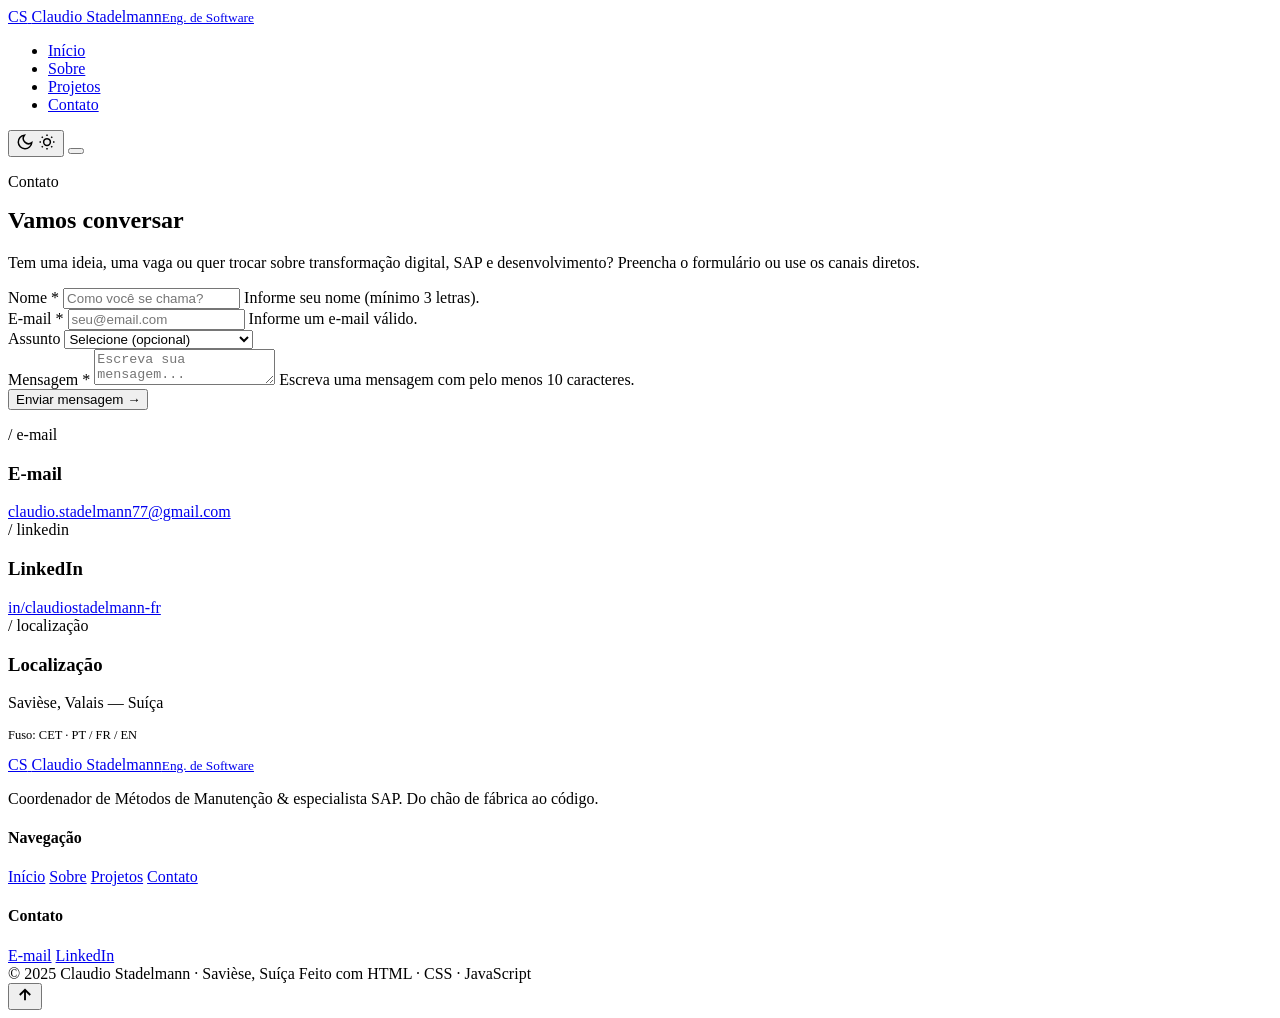
==== contato.html @ fbb85af2 "Add files via upload" ====
<!DOCTYPE html>
<html lang="pt-br">
<head>
  <meta charset="UTF-8">
  <meta name="viewport" content="width=device-width, initial-scale=1.0">
  <!-- Marca que o JS está ativo (para animações com fallback seguro) -->
  <script>document.documentElement.classList.add("js");</script>
  <title>Contato | Claudio Stadelmann — Vamos conversar</title>
  <meta name="description" content="Entre em contato com Claudio Stadelmann. Formulário com validação, e-mail e LinkedIn para falar sobre transformação digital, SAP e desenvolvimento de software.">
  <meta name="keywords" content="Claudio Stadelmann, contato, e-mail, LinkedIn, SAP, engenharia de software, Suíça">
  <meta name="author" content="Claudio Stadelmann">
  <link rel="canonical" href="https://stadelmann-consulting.github.io/Unicesumar_Eng.Software/contato.html">

  <meta property="og:type" content="website">
  <meta property="og:locale" content="pt_BR">
  <meta property="og:title" content="Contato | Claudio Stadelmann">
  <meta property="og:description" content="Vamos conversar sobre transformação digital, SAP e desenvolvimento de software.">
  <meta property="og:url" content="https://stadelmann-consulting.github.io/Unicesumar_Eng.Software/contato.html">
  <meta property="og:image" content="assets/og-cover.png">
  <meta name="twitter:card" content="summary_large_image">

  <link rel="icon" type="image/svg+xml" href="assets/favicon.svg">
  <link rel="preconnect" href="https://fonts.googleapis.com">
  <link rel="preconnect" href="https://fonts.gstatic.com" crossorigin>
  <link href="https://fonts.googleapis.com/css2?family=Inter:wght@400;500;600&family=JetBrains+Mono:wght@400;500&family=Space+Grotesk:wght@500;700&display=swap" rel="stylesheet">
  <link rel="stylesheet" href="css/style.css">
</head>
<body>

  <!-- ===== CABEÇALHO ===== -->
  <header class="site-header">
    <div class="container">
      <nav class="nav" aria-label="Navegação principal">
        <a href="index.html" class="brand" aria-label="Início — Claudio Stadelmann">
          <span class="brand__mark" aria-hidden="true">CS</span>
          <span class="brand__name">Claudio Stadelmann<small>Eng. de Software</small></span>
        </a>
        <div class="nav__menu" id="menu-principal">
          <ul class="nav__list">
            <li><a class="nav__link" href="index.html">Início</a></li>
            <li><a class="nav__link" href="sobre.html">Sobre</a></li>
            <li><a class="nav__link" href="projetos.html">Projetos</a></li>
            <li><a class="nav__link" href="contato.html" aria-current="page">Contato</a></li>
          </ul>
        </div>
        <div class="nav__right">
          <button class="theme-toggle" aria-label="Alternar tema claro e escuro" type="button">
            <svg class="icon-moon" width="18" height="18" viewBox="0 0 24 24" fill="none" stroke="currentColor" stroke-width="2" aria-hidden="true"><path d="M21 12.8A9 9 0 1 1 11.2 3a7 7 0 0 0 9.8 9.8Z"/></svg>
            <svg class="icon-sun" width="18" height="18" viewBox="0 0 24 24" fill="none" stroke="currentColor" stroke-width="2" aria-hidden="true"><circle cx="12" cy="12" r="4.5"/><path d="M12 2v2M12 20v2M2 12h2M20 12h2M5 5l1.4 1.4M17.6 17.6 19 19M19 5l-1.4 1.4M6.4 17.6 5 19"/></svg>
          </button>
          <button class="nav__burger" aria-label="Abrir menu de navegação" aria-expanded="false" aria-controls="menu-principal" type="button">
            <span></span><span></span><span></span>
          </button>
        </div>
      </nav>
    </div>
  </header>

  <main>
    <!-- ===== TÍTULO ===== -->
    <section class="section--tight" style="padding-top:var(--sp-8)">
      <div class="container">
        <p class="eyebrow reveal">Contato</p>
        <h1 class="reveal" style="margin-top:var(--sp-2)">Vamos conversar</h1>
        <p class="lead reveal" style="margin-top:var(--sp-2)">
          Tem uma ideia, uma vaga ou quer trocar sobre transformação digital, SAP e desenvolvimento?
          Preencha o formulário ou use os canais diretos.
        </p>
      </div>
    </section>

    <!-- ===== FORMULÁRIO + INFORMAÇÕES ===== -->
    <section class="section" style="padding-top:var(--sp-2)">
      <div class="container">
        <div class="contact-grid">

          <!-- Formulário com validação em JavaScript (js/script.js) -->
          <form class="form reveal" id="form-contato" novalidate>
            <div class="field">
              <label for="nome">Nome <span class="req" aria-hidden="true">*</span></label>
              <input type="text" id="nome" name="nome" placeholder="Como você se chama?" autocomplete="name" required>
              <span class="error" role="alert">Informe seu nome (mínimo 3 letras).</span>
            </div>

            <div class="field">
              <label for="email">E-mail <span class="req" aria-hidden="true">*</span></label>
              <input type="email" id="email" name="email" placeholder="seu@email.com" autocomplete="email" required>
              <span class="error" role="alert">Informe um e-mail válido.</span>
            </div>

            <div class="field">
              <label for="assunto">Assunto</label>
              <select id="assunto" name="assunto">
                <option value="">Selecione (opcional)</option>
                <option value="projeto">Projeto / colaboração</option>
                <option value="vaga">Oportunidade / vaga</option>
                <option value="sap">SAP &amp; transformação digital</option>
                <option value="outro">Outro assunto</option>
              </select>
            </div>

            <div class="field">
              <label for="mensagem">Mensagem <span class="req" aria-hidden="true">*</span></label>
              <textarea id="mensagem" name="mensagem" placeholder="Escreva sua mensagem..." required></textarea>
              <span class="error" role="alert">Escreva uma mensagem com pelo menos 10 caracteres.</span>
            </div>

            <button type="submit" class="btn btn--primary btn--block">Enviar mensagem <span class="btn__arrow" aria-hidden="true">→</span></button>

            <!-- Mensagem de sucesso exibida após validação bem-sucedida -->
            <p class="form__status" role="status" aria-live="polite"></p>
          </form>

          <!-- Canais diretos -->
          <aside class="contact-info reveal">
            <div class="card">
              <span class="card__index">/ e-mail</span>
              <h3>E-mail</h3>
              <a class="link" href="mailto:claudio.stadelmann77@gmail.com">claudio.stadelmann77@gmail.com</a>
            </div>
            <div class="card">
              <span class="card__index">/ linkedin</span>
              <h3>LinkedIn</h3>
              <a class="link" href="https://www.linkedin.com/in/claudiostadelmann-fr" target="_blank" rel="noopener">in/claudiostadelmann-fr</a>
            </div>
            <div class="card">
              <span class="card__index">/ localização</span>
              <h3>Localização</h3>
              <p style="color:var(--ink); font-weight:500">Savièse, Valais — Suíça</p>
              <p class="mono" style="font-size:.78rem; margin-top:.3rem">Fuso: CET · PT / FR / EN</p>
            </div>
          </aside>

        </div>
      </div>
    </section>
  </main>

  <!-- ===== RODAPÉ ===== -->
  <footer class="site-footer">
    <div class="container">
      <div class="footer-grid">
        <div class="footer-brand">
          <a href="index.html" class="brand">
            <span class="brand__mark" aria-hidden="true">CS</span>
            <span class="brand__name">Claudio Stadelmann<small>Eng. de Software</small></span>
          </a>
          <p>Coordenador de Métodos de Manutenção &amp; especialista SAP. Do chão de fábrica ao código.</p>
        </div>
        <div class="footer-cols">
          <div class="footer-col">
            <h4>Navegação</h4>
            <a href="index.html">Início</a>
            <a href="sobre.html">Sobre</a>
            <a href="projetos.html">Projetos</a>
            <a href="contato.html">Contato</a>
          </div>
          <div class="footer-col">
            <h4>Contato</h4>
            <a href="mailto:claudio.stadelmann77@gmail.com">E-mail</a>
            <a href="https://www.linkedin.com/in/claudiostadelmann-fr" target="_blank" rel="noopener">LinkedIn</a>
          </div>
        </div>
      </div>
      <div class="footer-bottom">
        <span class="mono">© 2025 Claudio Stadelmann · Savièse, Suíça</span>
        <span class="mono">Feito com HTML · CSS · JavaScript</span>
      </div>
    </div>
  </footer>

  <button id="to-top" class="to-top" aria-label="Voltar ao topo" type="button">
    <svg width="18" height="18" viewBox="0 0 24 24" fill="none" stroke="currentColor" stroke-width="2.5" aria-hidden="true"><path d="M12 19V5M5 12l7-7 7 7"/></svg>
  </button>

  <script src="https://code.jquery.com/jquery-3.7.1.min.js" defer></script>
  <script src="js/script.js" defer></script>
</body>
</html>
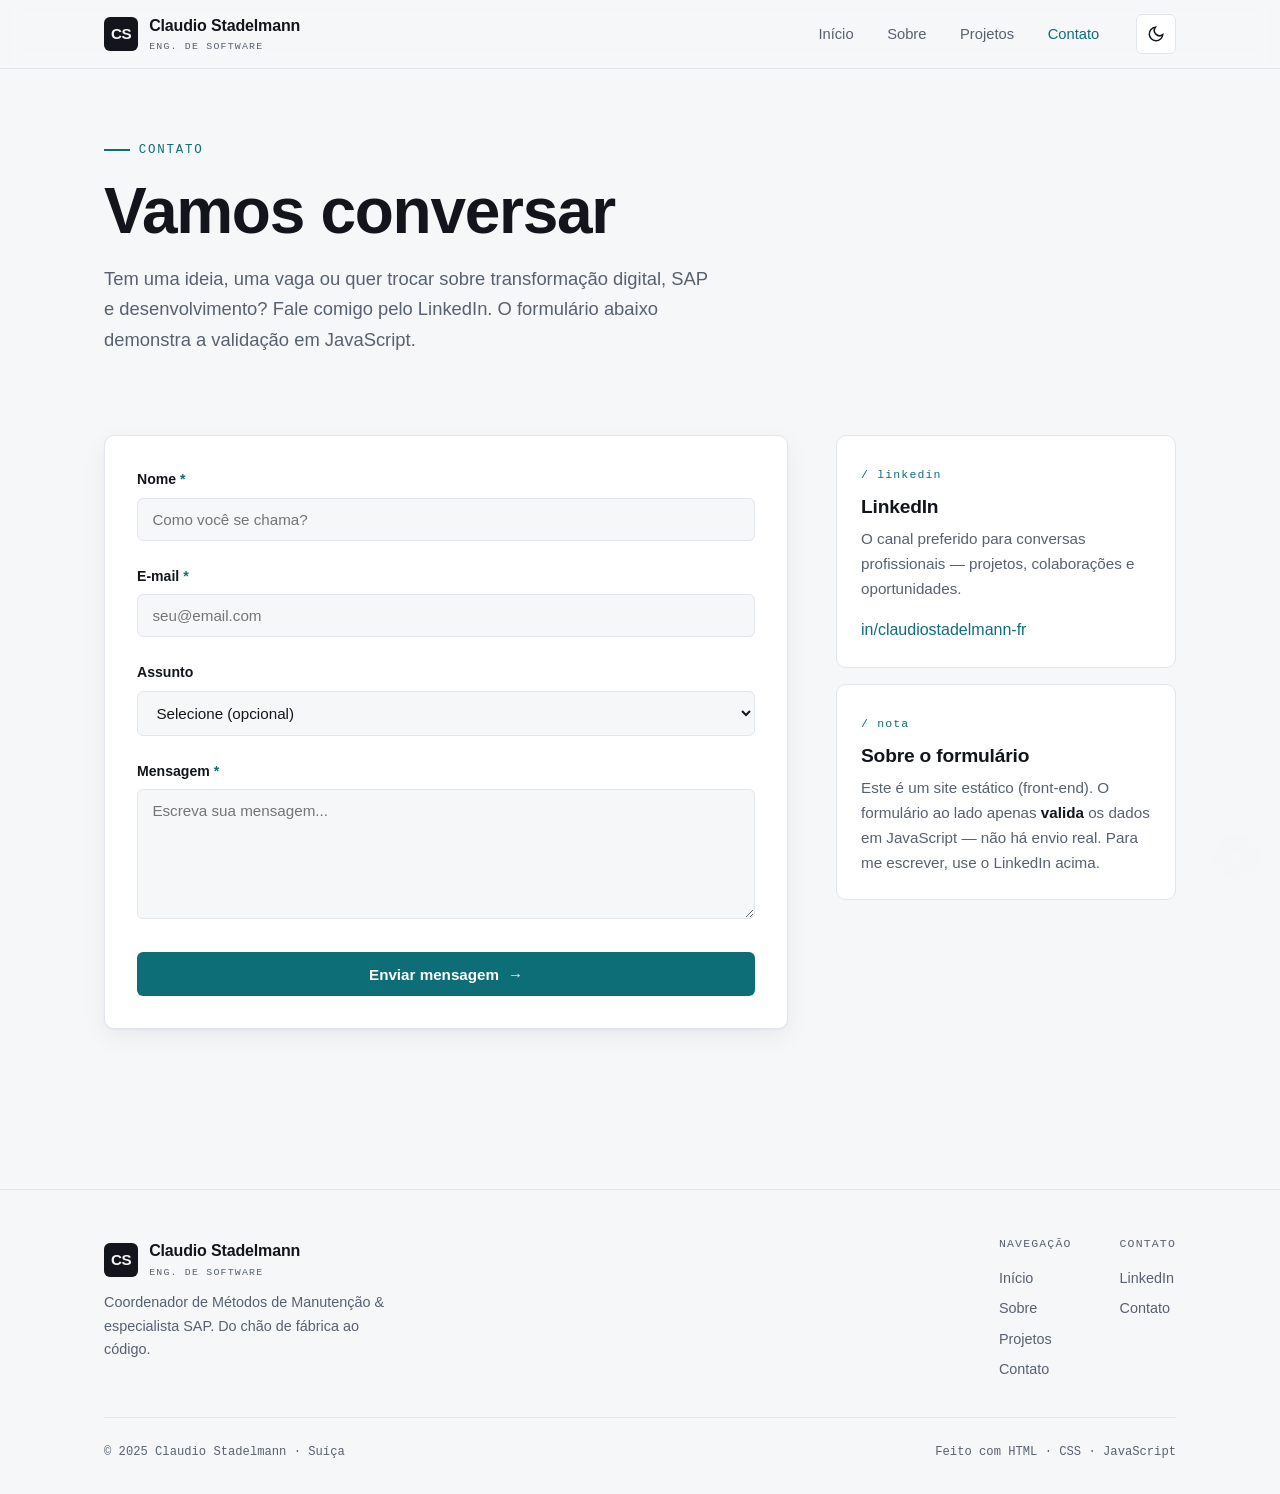
==== commit f8a4b192: "Reescreve README (foco no autor) e ajusta contato/privacidade - README explica quem e o autor e por " ====
--- a/contato.html
+++ b/contato.html
@@ -6,8 +6,8 @@
   <!-- Marca que o JS está ativo (para animações com fallback seguro) -->
   <script>document.documentElement.classList.add("js");</script>
   <title>Contato | Claudio Stadelmann — Vamos conversar</title>
-  <meta name="description" content="Entre em contato com Claudio Stadelmann. Formulário com validação, e-mail e LinkedIn para falar sobre transformação digital, SAP e desenvolvimento de software.">
-  <meta name="keywords" content="Claudio Stadelmann, contato, e-mail, LinkedIn, SAP, engenharia de software, Suíça">
+  <meta name="description" content="Entre em contato com Claudio Stadelmann pelo LinkedIn para falar sobre transformação digital, SAP e desenvolvimento de software. Formulário com validação em JavaScript.">
+  <meta name="keywords" content="Claudio Stadelmann, contato, LinkedIn, SAP, engenharia de software">
   <meta name="author" content="Claudio Stadelmann">
   <link rel="canonical" href="https://stadelmann-consulting.github.io/Unicesumar_Eng.Software/contato.html">
 
@@ -64,7 +64,7 @@
         <h1 class="reveal" style="margin-top:var(--sp-2)">Vamos conversar</h1>
         <p class="lead reveal" style="margin-top:var(--sp-2)">
           Tem uma ideia, uma vaga ou quer trocar sobre transformação digital, SAP e desenvolvimento?
-          Preencha o formulário ou use os canais diretos.
+          Fale comigo pelo LinkedIn. O formulário abaixo demonstra a validação em JavaScript.
         </p>
       </div>
     </section>
@@ -114,20 +114,15 @@
           <!-- Canais diretos -->
           <aside class="contact-info reveal">
             <div class="card">
-              <span class="card__index">/ e-mail</span>
-              <h3>E-mail</h3>
-              <a class="link" href="mailto:claudio.stadelmann77@gmail.com">claudio.stadelmann77@gmail.com</a>
-            </div>
-            <div class="card">
               <span class="card__index">/ linkedin</span>
               <h3>LinkedIn</h3>
+              <p style="margin-bottom:var(--sp-2)">O canal preferido para conversas profissionais — projetos, colaborações e oportunidades.</p>
               <a class="link" href="https://www.linkedin.com/in/claudiostadelmann-fr" target="_blank" rel="noopener">in/claudiostadelmann-fr</a>
             </div>
             <div class="card">
-              <span class="card__index">/ localização</span>
-              <h3>Localização</h3>
-              <p style="color:var(--ink); font-weight:500">Savièse, Valais — Suíça</p>
-              <p class="mono" style="font-size:.78rem; margin-top:.3rem">Fuso: CET · PT / FR / EN</p>
+              <span class="card__index">/ nota</span>
+              <h3>Sobre o formulário</h3>
+              <p>Este é um site estático (front-end). O formulário ao lado apenas <strong>valida</strong> os dados em JavaScript — não há envio real. Para me escrever, use o LinkedIn acima.</p>
             </div>
           </aside>
 
@@ -157,13 +152,13 @@
           </div>
           <div class="footer-col">
             <h4>Contato</h4>
-            <a href="mailto:claudio.stadelmann77@gmail.com">E-mail</a>
             <a href="https://www.linkedin.com/in/claudiostadelmann-fr" target="_blank" rel="noopener">LinkedIn</a>
+            <a href="contato.html">Contato</a>
           </div>
         </div>
       </div>
       <div class="footer-bottom">
-        <span class="mono">© 2025 Claudio Stadelmann · Savièse, Suíça</span>
+        <span class="mono">© 2025 Claudio Stadelmann · Suíça</span>
         <span class="mono">Feito com HTML · CSS · JavaScript</span>
       </div>
     </div>
--- a/css/style.css
+++ b/css/style.css
@@ -0,0 +1,523 @@
+/* =====================================================================
+   PORTFÓLIO — CLAUDIO STADELMANN
+   Folha de estilos principal (CSS3)
+   Conceito visual: "engenharia de confiabilidade encontra o software".
+   Estilo suíço/técnico: grade precisa, filetes finos, tipografia grotesca,
+   rótulos em monoespaçada (mundo dos dados/SAP) e um único acento petróleo.
+   ---------------------------------------------------------------------
+   ÍNDICE
+   1. Tokens de design (variáveis) e tema escuro
+   2. Reset e base
+   3. Tipografia e utilitários de texto
+   4. Layout: container, grade, seções
+   5. Cabeçalho e navegação (com menu hambúrguer)
+   6. Botões
+   7. Componentes (hero, cards, KPIs, timeline, formulário, rodapé)
+   8. Animações (revelar ao rolar) e acessibilidade
+   9. Responsividade (media queries)
+   ===================================================================== */
+
+/* ---------------------------------------------------------------------
+   1. TOKENS DE DESIGN — tudo centralizado em variáveis para facilitar
+   a manutenção (troca de cor/fonte em um lugar só).
+   --------------------------------------------------------------------- */
+:root {
+  /* Cores — tema claro (padrão) */
+  --paper:    #F6F7F9;   /* fundo geral (branco frio de datasheet)      */
+  --surface:  #FFFFFF;   /* fundo de cartões                            */
+  --surface-2:#EEF1F4;   /* superfície alternativa                      */
+  --ink:      #12161C;   /* texto principal (grafite quase preto)       */
+  --muted:    #57616F;   /* texto secundário                            */
+  --line:     #E1E6EC;   /* filetes / bordas finas                      */
+  --accent:   #0E6E77;   /* acento petróleo (instrumento/medidor)       */
+  --accent-ink:#0A565D;  /* acento em hover/texto                        */
+  --accent-soft:#E2F0F1; /* fundo suave do acento                       */
+  --ok:       #1F8A5B;   /* verde "status ok" (usado com parcimônia)    */
+  --danger:   #C4392B;   /* erro de validação                           */
+
+  /* Tipografia */
+  --font-display: "Space Grotesk", "Segoe UI", sans-serif; /* títulos   */
+  --font-body:    "Inter", "Segoe UI", Arial, sans-serif;  /* corpo     */
+  --font-mono:    "JetBrains Mono", "Courier New", monospace; /* dados  */
+
+  /* Escala de espaçamento (base 8px) */
+  --sp-1: .5rem;  --sp-2: 1rem;  --sp-3: 1.5rem;
+  --sp-4: 2rem;   --sp-6: 3rem;  --sp-8: 4rem;  --sp-12: 6rem;
+
+  /* Diversos */
+  --radius:   10px;
+  --radius-sm: 6px;
+  --maxw: 1120px;               /* largura máxima do conteúdo            */
+  --shadow: 0 1px 2px rgba(18,22,28,.04), 0 8px 24px rgba(18,22,28,.06);
+  --ease: cubic-bezier(.22,.61,.36,1);
+}
+
+/* Tema escuro — ativado por atributo no <html> (data-theme="dark").
+   Reflete o mundo de "sala de controle" do Claudio. */
+:root[data-theme="dark"] {
+  --paper:    #0F141A;
+  --surface:  #161C24;
+  --surface-2:#1D242E;
+  --ink:      #EDF0F3;
+  --muted:    #9AA6B4;
+  --line:     #29323D;
+  --accent:   #37B3BD;
+  --accent-ink:#63C6CE;
+  --accent-soft:#12303350;
+  --ok:       #3DBE86;
+  --danger:   #F0776A;
+  --shadow: 0 1px 2px rgba(0,0,0,.3), 0 12px 30px rgba(0,0,0,.35);
+}
+
+/* ---------------------------------------------------------------------
+   2. RESET E BASE
+   --------------------------------------------------------------------- */
+*, *::before, *::after { box-sizing: border-box; }   /* box model previsível */
+
+* { margin: 0; padding: 0; }                          /* zera margens padrão  */
+
+html { scroll-behavior: smooth; }                     /* rolagem suave nativa */
+
+body {
+  font-family: var(--font-body);
+  background: var(--paper);
+  color: var(--ink);
+  line-height: 1.65;
+  font-size: 1rem;
+  -webkit-font-smoothing: antialiased;
+  /* Transição suave ao trocar de tema */
+  transition: background-color .3s var(--ease), color .3s var(--ease);
+}
+
+img { max-width: 100%; display: block; height: auto; } /* imagens fluidas */
+
+a { color: inherit; text-decoration: none; }
+
+ul { list-style: none; }
+
+/* ---------------------------------------------------------------------
+   3. TIPOGRAFIA
+   --------------------------------------------------------------------- */
+h1, h2, h3, h4 {
+  font-family: var(--font-display);
+  line-height: 1.12;
+  letter-spacing: -.02em;
+  font-weight: 700;
+  color: var(--ink);
+}
+
+h1 { font-size: clamp(2.4rem, 6vw, 4rem); }
+h2 { font-size: clamp(1.7rem, 3.5vw, 2.4rem); }
+h3 { font-size: 1.2rem; letter-spacing: -.01em; }
+
+p { color: var(--muted); }
+p strong { color: var(--ink); font-weight: 600; }
+
+/* "Eyebrow": rótulo em monoespaçada acima dos títulos — carrega a
+   estética técnica/de dados e organiza a leitura por seções. */
+.eyebrow {
+  font-family: var(--font-mono);
+  font-size: .78rem;
+  letter-spacing: .14em;
+  text-transform: uppercase;
+  color: var(--accent);
+  display: inline-flex;
+  align-items: center;
+  gap: .55rem;
+}
+.eyebrow::before {                 /* traço-indicador antes do rótulo */
+  content: ""; width: 26px; height: 2px; background: var(--accent);
+}
+
+.lead { font-size: 1.15rem; color: var(--muted); max-width: 60ch; }
+
+.mono { font-family: var(--font-mono); }
+
+/* ---------------------------------------------------------------------
+   4. LAYOUT — container, seções, grade responsiva
+   --------------------------------------------------------------------- */
+.container {
+  width: 100%;
+  max-width: var(--maxw);
+  margin-inline: auto;
+  padding-inline: var(--sp-3);
+}
+
+.section { padding-block: var(--sp-12); }
+.section--tight { padding-block: var(--sp-8); }
+
+/* Cabeçalho de seção padronizado */
+.section-head { max-width: 62ch; margin-bottom: var(--sp-6); }
+.section-head h2 { margin-top: var(--sp-2); }
+.section-head p { margin-top: var(--sp-2); }
+
+/* Grade simples e reutilizável (auto-fit = responsiva sem media query) */
+.grid { display: grid; gap: var(--sp-3); }
+.grid--2 { grid-template-columns: repeat(auto-fit, minmax(280px, 1fr)); }
+.grid--3 { grid-template-columns: repeat(auto-fit, minmax(240px, 1fr)); }
+
+.divider { height: 1px; background: var(--line); border: 0; }
+
+/* ---------------------------------------------------------------------
+   5. CABEÇALHO E NAVEGAÇÃO
+   --------------------------------------------------------------------- */
+.site-header {
+  position: sticky; top: 0; z-index: 100;
+  background: color-mix(in srgb, var(--paper) 88%, transparent);
+  backdrop-filter: blur(10px);
+  border-bottom: 1px solid var(--line);
+  transition: background-color .3s var(--ease), border-color .3s var(--ease);
+}
+/* Estado "rolado" (aplicado via JS) deixa a barra mais sólida */
+.site-header.is-scrolled { box-shadow: var(--shadow); }
+
+.nav {
+  display: flex; align-items: center; gap: var(--sp-3);
+  height: 68px;
+}
+.brand { margin-right: auto; }        /* empurra o resto para a direita */
+.nav__right { display: flex; align-items: center; gap: .5rem; }
+
+/* Marca / logotipo textual com monograma */
+.brand { display: flex; align-items: center; gap: .7rem; font-weight: 600; }
+.brand__mark {
+  width: 34px; height: 34px; border-radius: var(--radius-sm);
+  display: grid; place-items: center;
+  background: var(--ink); color: var(--paper);
+  font-family: var(--font-display); font-weight: 700; font-size: .95rem;
+  letter-spacing: -.03em;
+}
+.brand__name { font-family: var(--font-display); letter-spacing: -.01em; }
+.brand__name small {
+  display: block; font-family: var(--font-mono); font-weight: 400;
+  font-size: .62rem; letter-spacing: .12em; color: var(--muted);
+  text-transform: uppercase;
+}
+
+/* Lista de links */
+.nav__list { display: flex; align-items: center; gap: var(--sp-1); }
+.nav__link {
+  font-size: .92rem; font-weight: 500; color: var(--muted);
+  padding: .5rem .8rem; border-radius: var(--radius-sm);
+  transition: color .2s, background-color .2s;
+}
+.nav__link:hover { color: var(--ink); background: var(--surface-2); }
+/* Página atual (marcada com aria-current="page" no HTML) */
+.nav__link[aria-current="page"] { color: var(--accent); }
+
+.nav__actions { display: flex; align-items: center; gap: .4rem; }
+
+/* Botão de tema (claro/escuro) */
+.theme-toggle {
+  width: 40px; height: 40px; border: 1px solid var(--line);
+  border-radius: var(--radius-sm); background: var(--surface);
+  color: var(--ink); cursor: pointer; display: grid; place-items: center;
+  transition: border-color .2s, background-color .2s;
+}
+.theme-toggle:hover { border-color: var(--accent); }
+.theme-toggle .icon-sun  { display: none; }
+:root[data-theme="dark"] .theme-toggle .icon-sun  { display: block; }
+:root[data-theme="dark"] .theme-toggle .icon-moon { display: none; }
+
+/* Botão hambúrguer — escondido no desktop, aparece no mobile */
+.nav__burger {
+  display: none;
+  width: 42px; height: 42px; border: 1px solid var(--line);
+  border-radius: var(--radius-sm); background: var(--surface);
+  cursor: pointer; padding: 0;
+}
+.nav__burger span {
+  display: block; width: 18px; height: 2px; margin: 3px auto;
+  background: var(--ink); border-radius: 2px;
+  transition: transform .3s var(--ease), opacity .2s;
+}
+/* Animação do ícone em "X" quando o menu está aberto */
+.nav__burger[aria-expanded="true"] span:nth-child(1){ transform: translateY(5px) rotate(45deg); }
+.nav__burger[aria-expanded="true"] span:nth-child(2){ opacity: 0; }
+.nav__burger[aria-expanded="true"] span:nth-child(3){ transform: translateY(-5px) rotate(-45deg); }
+
+/* ---------------------------------------------------------------------
+   6. BOTÕES
+   --------------------------------------------------------------------- */
+.btn {
+  display: inline-flex; align-items: center; gap: .55rem;
+  font-family: var(--font-body); font-weight: 600; font-size: .95rem;
+  padding: .8rem 1.35rem; border-radius: var(--radius-sm);
+  border: 1px solid transparent; cursor: pointer;
+  transition: transform .15s var(--ease), background-color .2s, border-color .2s, color .2s;
+}
+.btn:active { transform: translateY(1px); }
+.btn--primary { background: var(--accent); color: #fff; }
+.btn--primary:hover { background: var(--accent-ink); }
+.btn--ghost { background: transparent; color: var(--ink); border-color: var(--line); }
+.btn--ghost:hover { border-color: var(--accent); color: var(--accent); }
+.btn--block { width: 100%; justify-content: center; }
+.btn__arrow { transition: transform .2s var(--ease); }
+.btn:hover .btn__arrow { transform: translateX(3px); }
+
+/* ---------------------------------------------------------------------
+   7. COMPONENTES
+   --------------------------------------------------------------------- */
+
+/* ---- HERO ---------------------------------------------------------- */
+.hero { padding-block: var(--sp-12) var(--sp-8); position: relative; overflow: hidden; }
+/* Grade de fundo sutil (referência a blueprint/engenharia) */
+.hero::before {
+  content: ""; position: absolute; inset: 0; z-index: 0; opacity: .5;
+  background-image:
+    linear-gradient(var(--line) 1px, transparent 1px),
+    linear-gradient(90deg, var(--line) 1px, transparent 1px);
+  background-size: 44px 44px;
+  -webkit-mask-image: radial-gradient(ellipse 70% 60% at 30% 0%, #000 30%, transparent 75%);
+          mask-image: radial-gradient(ellipse 70% 60% at 30% 0%, #000 30%, transparent 75%);
+}
+.hero > .container { position: relative; z-index: 1; }
+.hero__role {
+  font-family: var(--font-display); font-weight: 500;
+  font-size: clamp(1.3rem, 3vw, 1.9rem); color: var(--accent);
+  margin-top: .3rem; letter-spacing: -.01em;
+}
+.hero__text { margin-top: var(--sp-3); max-width: 62ch; }
+.hero__cta { display: flex; flex-wrap: wrap; gap: var(--sp-2); margin-top: var(--sp-4); }
+
+/* ---- Painel de KPIs (a "assinatura": leitura de instrumento) ------- */
+.readout {
+  margin-top: var(--sp-8);
+  border: 1px solid var(--line); border-radius: var(--radius);
+  background: var(--surface); box-shadow: var(--shadow);
+  overflow: hidden;
+}
+.readout__bar {
+  display: flex; align-items: center; gap: .55rem;
+  padding: .6rem 1rem; border-bottom: 1px solid var(--line);
+  font-family: var(--font-mono); font-size: .72rem; letter-spacing: .1em;
+  color: var(--muted); text-transform: uppercase;
+}
+.readout__dot { width: 8px; height: 8px; border-radius: 50%; background: var(--ok);
+  box-shadow: 0 0 0 3px color-mix(in srgb, var(--ok) 25%, transparent); }
+.readout__grid { display: grid; grid-template-columns: repeat(4, 1fr); }
+.kpi { padding: var(--sp-3); border-right: 1px solid var(--line); }
+.kpi:last-child { border-right: 0; }
+.kpi__num {
+  font-family: var(--font-display); font-weight: 700;
+  font-size: clamp(1.6rem, 3vw, 2.1rem); color: var(--ink); line-height: 1;
+}
+.kpi__num .suffix { color: var(--accent); }
+.kpi__label {
+  font-family: var(--font-mono); font-size: .68rem; letter-spacing: .06em;
+  color: var(--muted); text-transform: uppercase; margin-top: .5rem;
+}
+
+/* ---- Cartões genéricos -------------------------------------------- */
+.card {
+  background: var(--surface); border: 1px solid var(--line);
+  border-radius: var(--radius); padding: var(--sp-3);
+  transition: transform .2s var(--ease), border-color .2s, box-shadow .2s;
+}
+.card:hover { border-color: color-mix(in srgb, var(--accent) 45%, var(--line)); box-shadow: var(--shadow); }
+.card__index { font-family: var(--font-mono); font-size: .72rem; color: var(--accent); letter-spacing: .1em; }
+.card h3 { margin: .6rem 0 .5rem; }
+.card p { font-size: .95rem; }
+
+/* ---- Cartões de projeto (página Projetos) ------------------------- */
+.project {
+  background: var(--surface); border: 1px solid var(--line);
+  border-radius: var(--radius); overflow: hidden; display: flex; flex-direction: column;
+  transition: transform .2s var(--ease), border-color .2s, box-shadow .2s;
+}
+.project:hover { transform: translateY(-4px); border-color: color-mix(in srgb, var(--accent) 45%, var(--line)); box-shadow: var(--shadow); }
+.project__thumb { aspect-ratio: 16 / 10; background: var(--surface-2); border-bottom: 1px solid var(--line); }
+.project__body { padding: var(--sp-3); display: flex; flex-direction: column; gap: .6rem; flex: 1; }
+.project__tag {
+  align-self: flex-start; font-family: var(--font-mono); font-size: .68rem;
+  letter-spacing: .08em; text-transform: uppercase; color: var(--accent);
+  background: var(--accent-soft); padding: .25rem .6rem; border-radius: 999px;
+}
+.project h3 { margin: 0; font-size: 1.1rem; }
+.project p { font-size: .92rem; flex: 1; }
+.project__stack { display: flex; flex-wrap: wrap; gap: .4rem; }
+.project__stack span {
+  font-family: var(--font-mono); font-size: .7rem; color: var(--muted);
+  border: 1px solid var(--line); padding: .15rem .5rem; border-radius: var(--radius-sm);
+}
+
+/* Filtros de projeto (botões) */
+.filters { display: flex; flex-wrap: wrap; gap: .5rem; margin-bottom: var(--sp-4); }
+.filter {
+  font-family: var(--font-mono); font-size: .8rem; letter-spacing: .04em;
+  padding: .45rem .9rem; border: 1px solid var(--line); border-radius: 999px;
+  background: var(--surface); color: var(--muted); cursor: pointer;
+  transition: all .2s;
+}
+.filter:hover { color: var(--ink); border-color: var(--accent); }
+.filter.is-active { background: var(--ink); color: var(--paper); border-color: var(--ink); }
+
+/* ---- Bloco "Sobre": layout de duas colunas ------------------------ */
+.about { display: grid; grid-template-columns: 320px 1fr; gap: var(--sp-6); align-items: start; }
+.about__aside { position: sticky; top: 92px; }
+.portrait {
+  border: 1px solid var(--line); border-radius: var(--radius);
+  background: var(--surface); padding: var(--sp-2); box-shadow: var(--shadow);
+}
+.portrait img { border-radius: var(--radius-sm); width: 100%; }
+.factsheet { margin-top: var(--sp-2); border: 1px solid var(--line); border-radius: var(--radius); overflow: hidden; }
+.factsheet dl { display: grid; }
+.factsheet .row { display: flex; justify-content: space-between; gap: 1rem; padding: .7rem 1rem; border-bottom: 1px solid var(--line); font-size: .88rem; }
+.factsheet .row:last-child { border-bottom: 0; }
+.factsheet dt { font-family: var(--font-mono); font-size: .72rem; letter-spacing: .06em; text-transform: uppercase; color: var(--muted); }
+.factsheet dd { color: var(--ink); font-weight: 500; text-align: right; }
+
+/* ---- Barras de competência ---------------------------------------- */
+.skill { margin-bottom: var(--sp-2); }
+.skill__top { display: flex; justify-content: space-between; font-size: .9rem; margin-bottom: .35rem; }
+.skill__top b { font-weight: 600; }
+.skill__top span { font-family: var(--font-mono); font-size: .78rem; color: var(--muted); }
+.skill__track { height: 7px; background: var(--surface-2); border-radius: 999px; overflow: hidden; }
+.skill__fill { height: 100%; width: 0; background: var(--accent); border-radius: 999px; transition: width 1s var(--ease); }
+
+/* ---- Timeline (trajetória) ---------------------------------------- */
+.timeline { position: relative; padding-left: var(--sp-4); }
+.timeline::before { content: ""; position: absolute; left: 7px; top: 4px; bottom: 4px; width: 2px; background: var(--line); }
+.tl-item { position: relative; padding-bottom: var(--sp-4); }
+.tl-item:last-child { padding-bottom: 0; }
+.tl-item::before {
+  content: ""; position: absolute; left: -33px; top: 5px;
+  width: 16px; height: 16px; border-radius: 50%;
+  background: var(--surface); border: 3px solid var(--accent);
+}
+.tl-item__date { font-family: var(--font-mono); font-size: .74rem; letter-spacing: .06em; color: var(--accent); text-transform: uppercase; }
+.tl-item h3 { font-size: 1.05rem; margin: .3rem 0 .1rem; }
+.tl-item .org { font-weight: 600; color: var(--ink); font-size: .92rem; }
+.tl-item p { font-size: .92rem; margin-top: .4rem; }
+
+/* ---- Faixa de chamada (CTA) --------------------------------------- */
+.callout {
+  background: var(--ink); color: var(--paper); border-radius: var(--radius);
+  padding: var(--sp-8) var(--sp-4); text-align: center;
+}
+.callout h2 { color: #fff; }
+.callout p { color: color-mix(in srgb, #fff 72%, transparent); margin: var(--sp-2) auto var(--sp-4); max-width: 52ch; }
+:root[data-theme="dark"] .callout { background: var(--surface); border: 1px solid var(--line); }
+:root[data-theme="dark"] .callout h2 { color: var(--ink); }
+
+/* ---- Formulário de contato ---------------------------------------- */
+.contact-grid { display: grid; grid-template-columns: 1fr 340px; gap: var(--sp-6); align-items: start; }
+.form { background: var(--surface); border: 1px solid var(--line); border-radius: var(--radius); padding: var(--sp-4); box-shadow: var(--shadow); }
+.field { margin-bottom: var(--sp-3); }
+.field label { display: block; font-size: .88rem; font-weight: 600; margin-bottom: .4rem; }
+.field label .req { color: var(--accent); }
+.field input, .field textarea, .field select {
+  width: 100%; font-family: var(--font-body); font-size: .95rem; color: var(--ink);
+  background: var(--paper); border: 1px solid var(--line); border-radius: var(--radius-sm);
+  padding: .75rem .9rem; transition: border-color .2s, box-shadow .2s;
+}
+.field textarea { resize: vertical; min-height: 130px; }
+.field input:focus, .field textarea:focus, .field select:focus {
+  outline: none; border-color: var(--accent);
+  box-shadow: 0 0 0 3px color-mix(in srgb, var(--accent) 18%, transparent);
+}
+/* Estado de erro (marcado via aria-invalid pelo JS de validação) */
+.field input[aria-invalid="true"], .field textarea[aria-invalid="true"] { border-color: var(--danger); }
+.field .error { display: none; color: var(--danger); font-size: .8rem; margin-top: .35rem; font-weight: 500; }
+.field input[aria-invalid="true"] ~ .error,
+.field textarea[aria-invalid="true"] ~ .error { display: block; }
+
+/* Mensagem de sucesso após envio válido */
+.form__status {
+  display: none; margin-top: var(--sp-2); padding: .9rem 1rem;
+  background: var(--accent-soft); border: 1px solid var(--accent);
+  border-radius: var(--radius-sm); color: var(--accent-ink); font-size: .9rem; font-weight: 500;
+}
+.form__status.is-visible { display: block; }
+
+/* Cartão lateral de contato direto */
+.contact-info .card { margin-bottom: var(--sp-2); }
+.contact-info a.link { color: var(--accent); font-weight: 500; word-break: break-word; }
+.contact-info a.link:hover { text-decoration: underline; }
+
+/* ---- Rodapé -------------------------------------------------------- */
+.site-footer { border-top: 1px solid var(--line); padding-block: var(--sp-6) var(--sp-4); margin-top: var(--sp-8); }
+.footer-grid { display: flex; flex-wrap: wrap; gap: var(--sp-4); justify-content: space-between; align-items: flex-start; }
+.footer-brand { max-width: 34ch; }
+.footer-brand p { font-size: .9rem; margin-top: .6rem; }
+.footer-cols { display: flex; gap: var(--sp-6); flex-wrap: wrap; }
+.footer-col h4 { font-family: var(--font-mono); font-size: .72rem; letter-spacing: .1em; text-transform: uppercase; color: var(--muted); margin-bottom: .8rem; font-weight: 500; }
+.footer-col a { display: block; font-size: .9rem; color: var(--muted); padding: .2rem 0; transition: color .2s; }
+.footer-col a:hover { color: var(--accent); }
+.footer-bottom { display: flex; flex-wrap: wrap; gap: 1rem; justify-content: space-between; margin-top: var(--sp-4); padding-top: var(--sp-3); border-top: 1px solid var(--line); font-size: .82rem; color: var(--muted); }
+.footer-bottom .mono { font-family: var(--font-mono); font-size: .76rem; }
+
+/* Botão "voltar ao topo" (aparece via jQuery ao rolar) */
+.to-top {
+  position: fixed; right: 20px; bottom: 20px; z-index: 90;
+  width: 46px; height: 46px; border-radius: 50%;
+  background: var(--ink); color: var(--paper); border: 0; cursor: pointer;
+  display: none; place-items: center; box-shadow: var(--shadow);
+}
+.to-top:hover { background: var(--accent); }
+
+/* ---------------------------------------------------------------------
+   8. ANIMAÇÕES — "revelar ao rolar" (a classe .is-visible é adicionada
+   por JavaScript quando o elemento entra na tela).
+   --------------------------------------------------------------------- */
+/* Progressive enhancement: só escondemos o conteúdo para animar SE o
+   JavaScript estiver ativo (a classe .js é adicionada no <head>). Assim,
+   se o JS falhar, todo o conteúdo continua visível. */
+.js .reveal { opacity: 0; transform: translateY(22px); transition: opacity .7s var(--ease), transform .7s var(--ease); }
+.js .reveal.is-visible { opacity: 1; transform: none; }
+
+/* Acessibilidade: respeita quem prefere menos movimento */
+@media (prefers-reduced-motion: reduce) {
+  * { animation: none !important; transition: none !important; scroll-behavior: auto !important; }
+  .reveal { opacity: 1; transform: none; }
+}
+
+/* Foco visível para navegação por teclado */
+:focus-visible { outline: 2px solid var(--accent); outline-offset: 2px; border-radius: 3px; }
+
+/* ---------------------------------------------------------------------
+   9. RESPONSIVIDADE — abordagem "mobile-first" concentrada nos pontos
+   de quebra principais. Aqui adaptamos o layout para telas menores.
+   --------------------------------------------------------------------- */
+
+/* Tablets e telas médias (até 900px) */
+@media (max-width: 900px) {
+  .about { grid-template-columns: 1fr; }
+  .about__aside { position: static; }
+  .contact-grid { grid-template-columns: 1fr; }
+  .readout__grid { grid-template-columns: repeat(2, 1fr); }
+  .kpi:nth-child(2) { border-right: 0; }
+  .kpi:nth-child(1), .kpi:nth-child(2) { border-bottom: 1px solid var(--line); }
+}
+
+/* Celulares (até 720px) — o menu vira hambúrguer */
+@media (max-width: 720px) {
+  .nav__burger { display: block; }        /* mostra o botão hambúrguer  */
+
+  /* Menu de navegação em painel deslizante a partir do topo */
+  .nav__menu {
+    position: fixed; top: 68px; left: 0; right: 0;
+    background: var(--surface); border-bottom: 1px solid var(--line);
+    box-shadow: var(--shadow);
+    display: flex; flex-direction: column; gap: 0;
+    padding: var(--sp-2) var(--sp-3) var(--sp-4);
+    transform: translateY(-140%);        /* escondido fora da tela      */
+    transition: transform .35s var(--ease);
+    max-height: calc(100vh - 68px); overflow-y: auto;
+  }
+  .nav__menu.is-open { transform: translateY(0); }  /* aberto (via JS)   */
+  .nav__list { flex-direction: column; align-items: stretch; gap: 0; width: 100%; }
+  .nav__link { padding: .9rem .6rem; border-bottom: 1px solid var(--line); border-radius: 0; }
+
+  .section { padding-block: var(--sp-8); }
+  .hero { padding-block: var(--sp-8) var(--sp-6); }
+  .footer-grid { flex-direction: column; }
+}
+
+/* Celulares pequenos (até 460px) */
+@media (max-width: 460px) {
+  .readout__grid { grid-template-columns: 1fr; }
+  .kpi { border-right: 0 !important; border-bottom: 1px solid var(--line); }
+  .kpi:last-child { border-bottom: 0; }
+  .hero__cta .btn { width: 100%; justify-content: center; }
+}
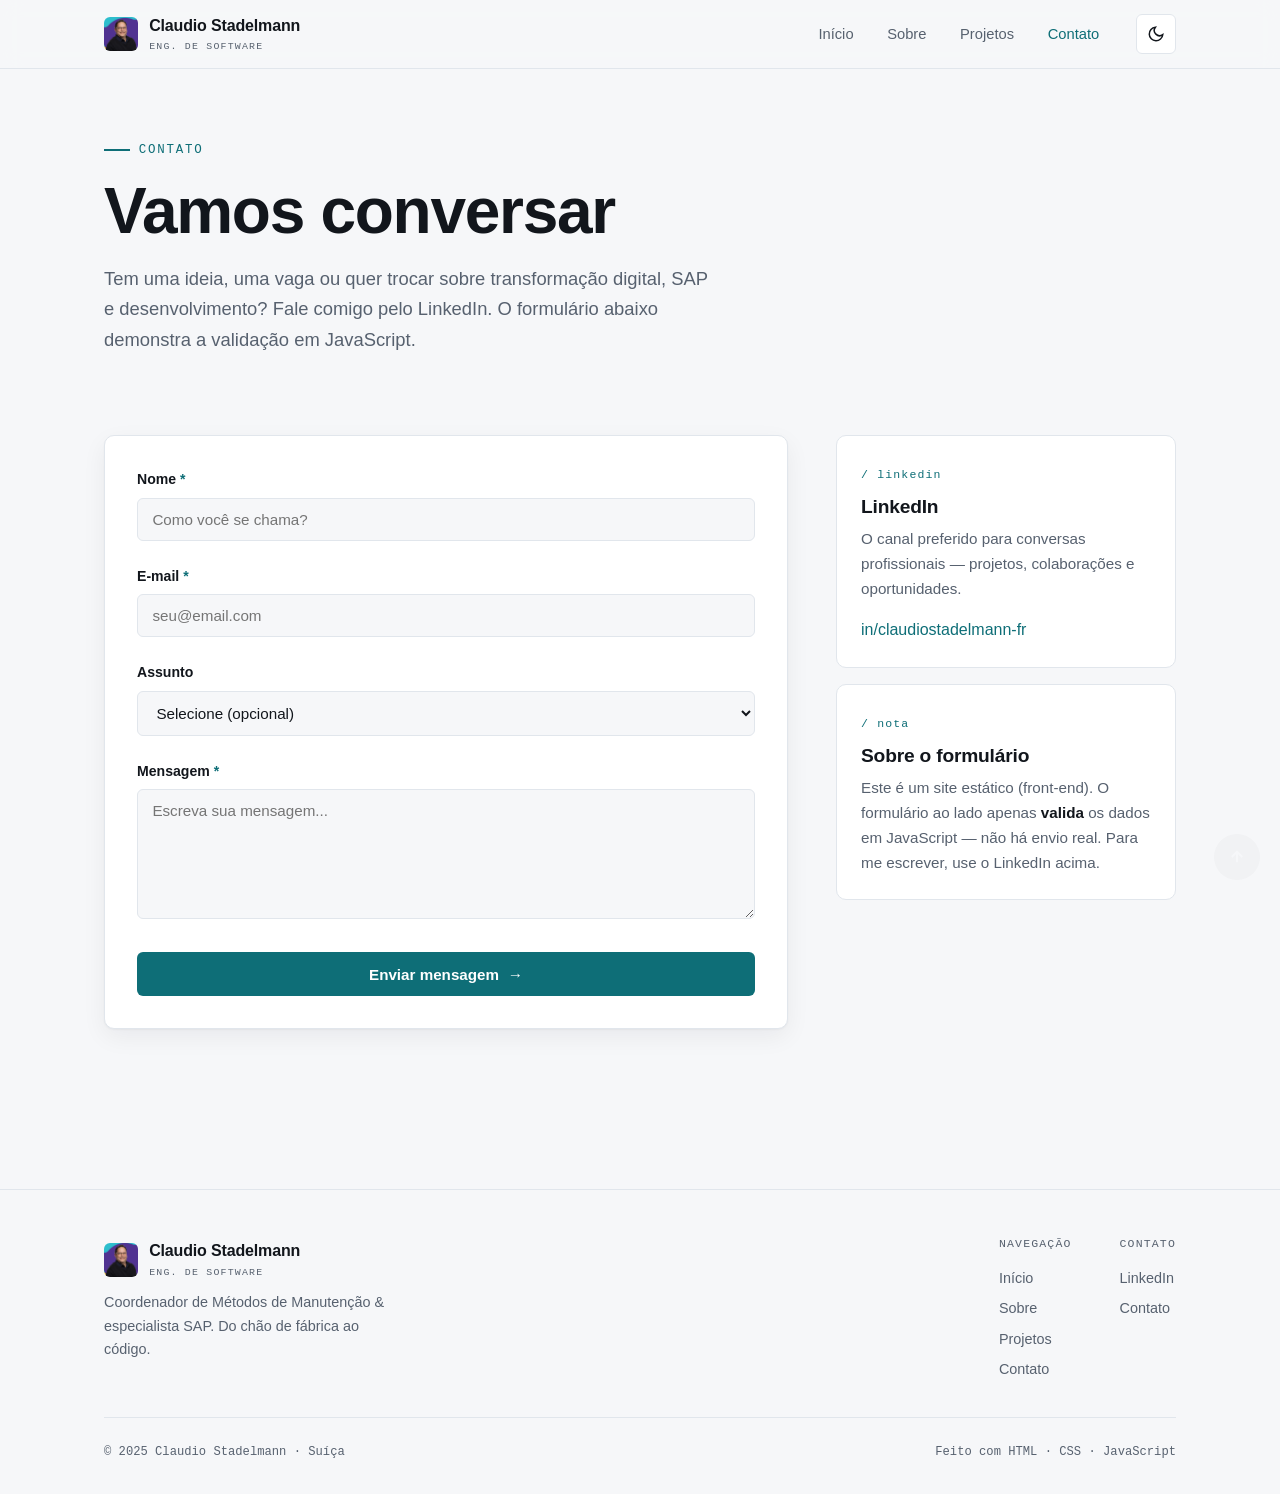
==== commit 237ad221: "Usa a foto do autor no lugar das iniciais CS - Move Claudio.PNG para assets/claudio.png - Substitui " ====
--- a/contato.html
+++ b/contato.html
@@ -32,7 +32,7 @@
     <div class="container">
       <nav class="nav" aria-label="Navegação principal">
         <a href="index.html" class="brand" aria-label="Início — Claudio Stadelmann">
-          <span class="brand__mark" aria-hidden="true">CS</span>
+          <img class="brand__mark" src="assets/claudio.png" alt="" width="34" height="34">
           <span class="brand__name">Claudio Stadelmann<small>Eng. de Software</small></span>
         </a>
         <div class="nav__menu" id="menu-principal">
@@ -137,7 +137,7 @@
       <div class="footer-grid">
         <div class="footer-brand">
           <a href="index.html" class="brand">
-            <span class="brand__mark" aria-hidden="true">CS</span>
+            <img class="brand__mark" src="assets/claudio.png" alt="" width="34" height="34">
             <span class="brand__name">Claudio Stadelmann<small>Eng. de Software</small></span>
           </a>
           <p>Coordenador de Métodos de Manutenção &amp; especialista SAP. Do chão de fábrica ao código.</p>
--- a/css/style.css
+++ b/css/style.css
@@ -182,11 +182,13 @@
 .brand { display: flex; align-items: center; gap: .7rem; font-weight: 600; }
 .brand__mark {
   width: 34px; height: 34px; border-radius: var(--radius-sm);
-  display: grid; place-items: center;
+  display: grid; place-items: center; overflow: hidden;
   background: var(--ink); color: var(--paper);
   font-family: var(--font-display); font-weight: 700; font-size: .95rem;
   letter-spacing: -.03em;
 }
+/* Quando o monograma é a foto do autor */
+img.brand__mark { object-fit: cover; background: var(--surface-2); }
 .brand__name { font-family: var(--font-display); letter-spacing: -.01em; }
 .brand__name small {
   display: block; font-family: var(--font-mono); font-weight: 400;
